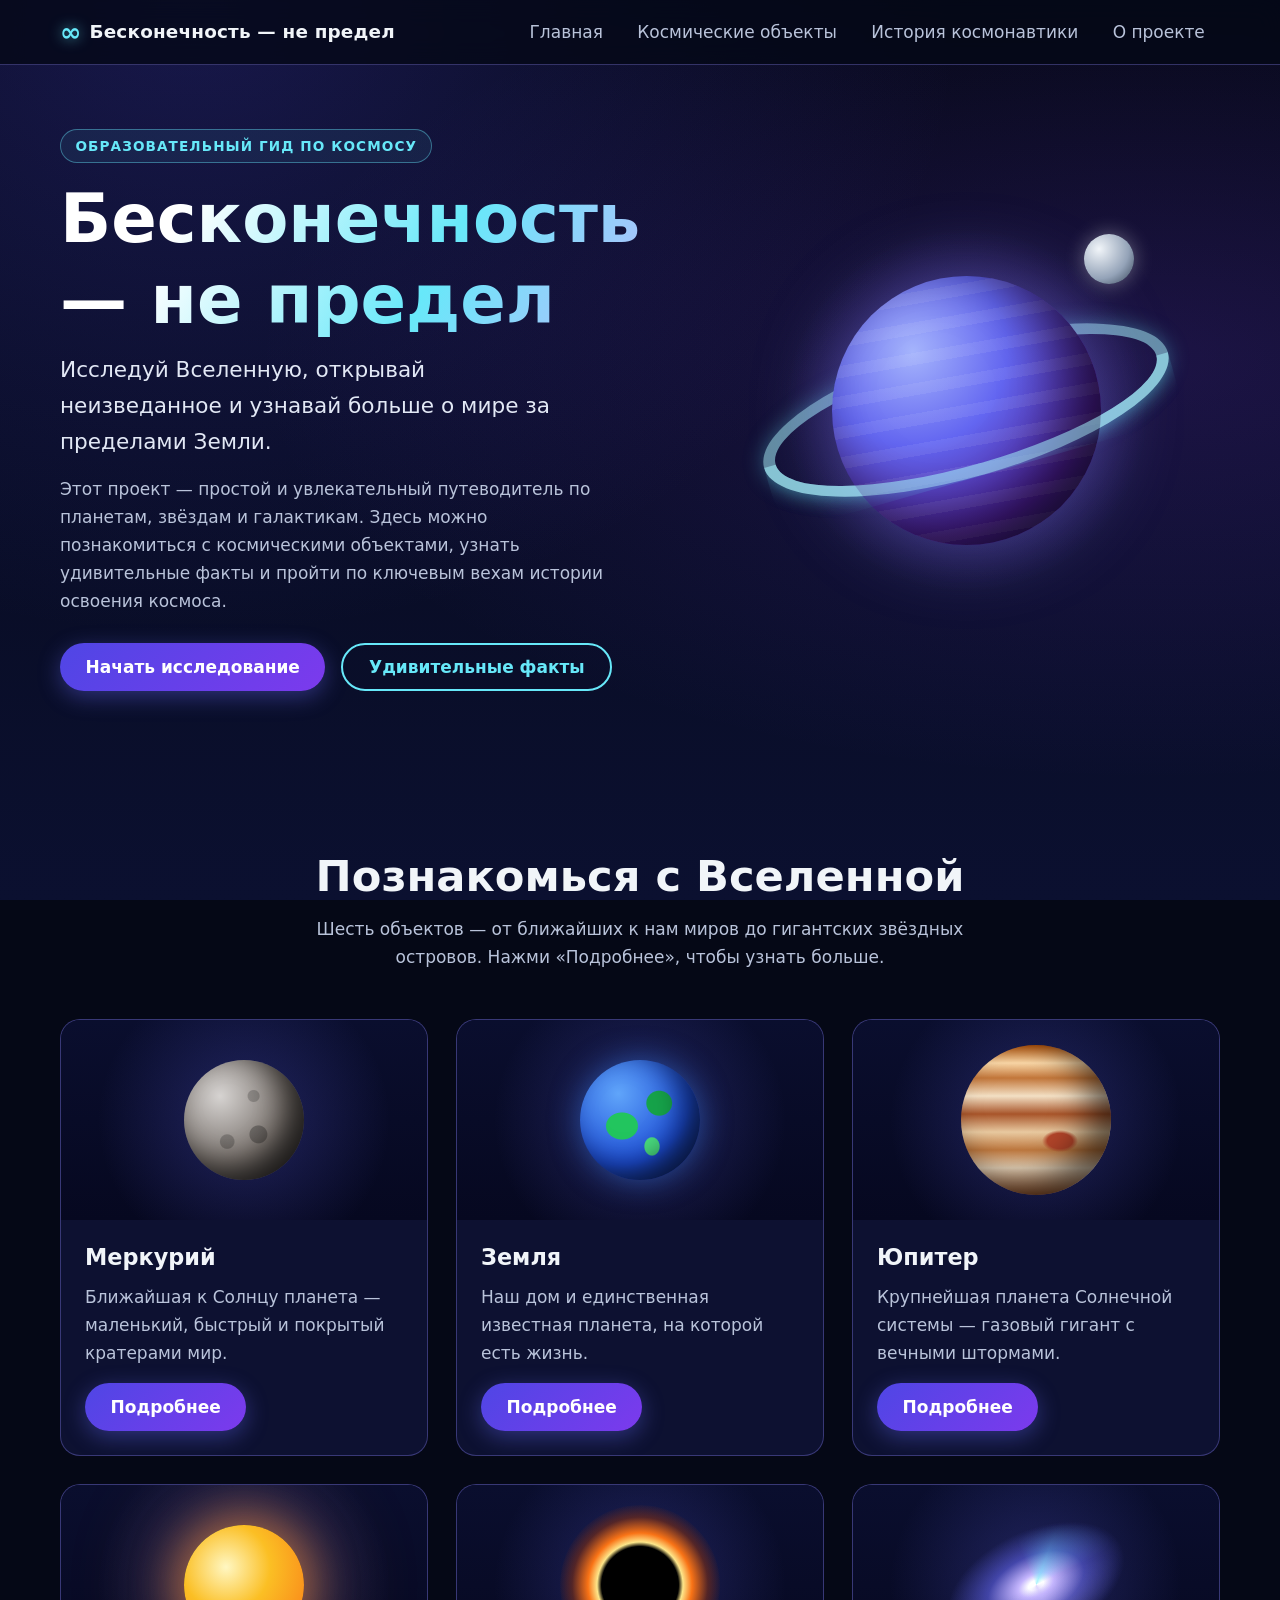
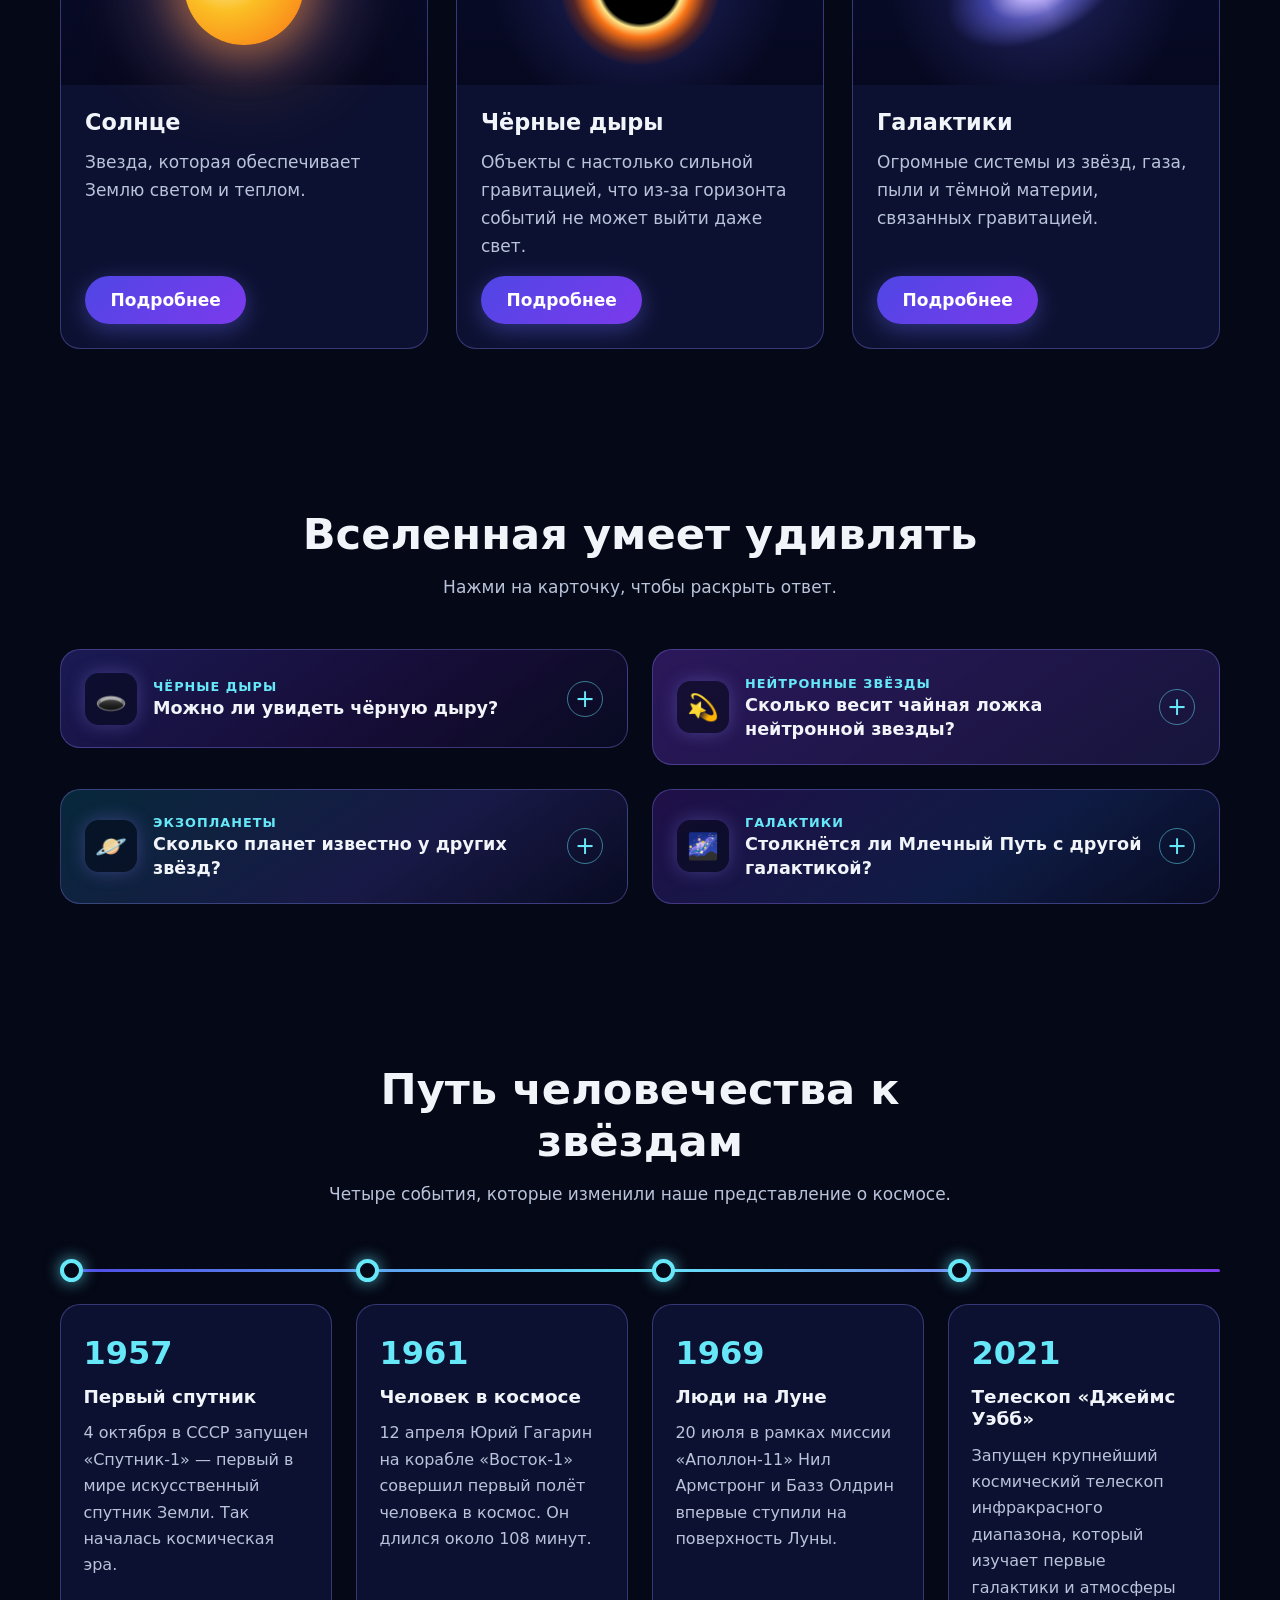
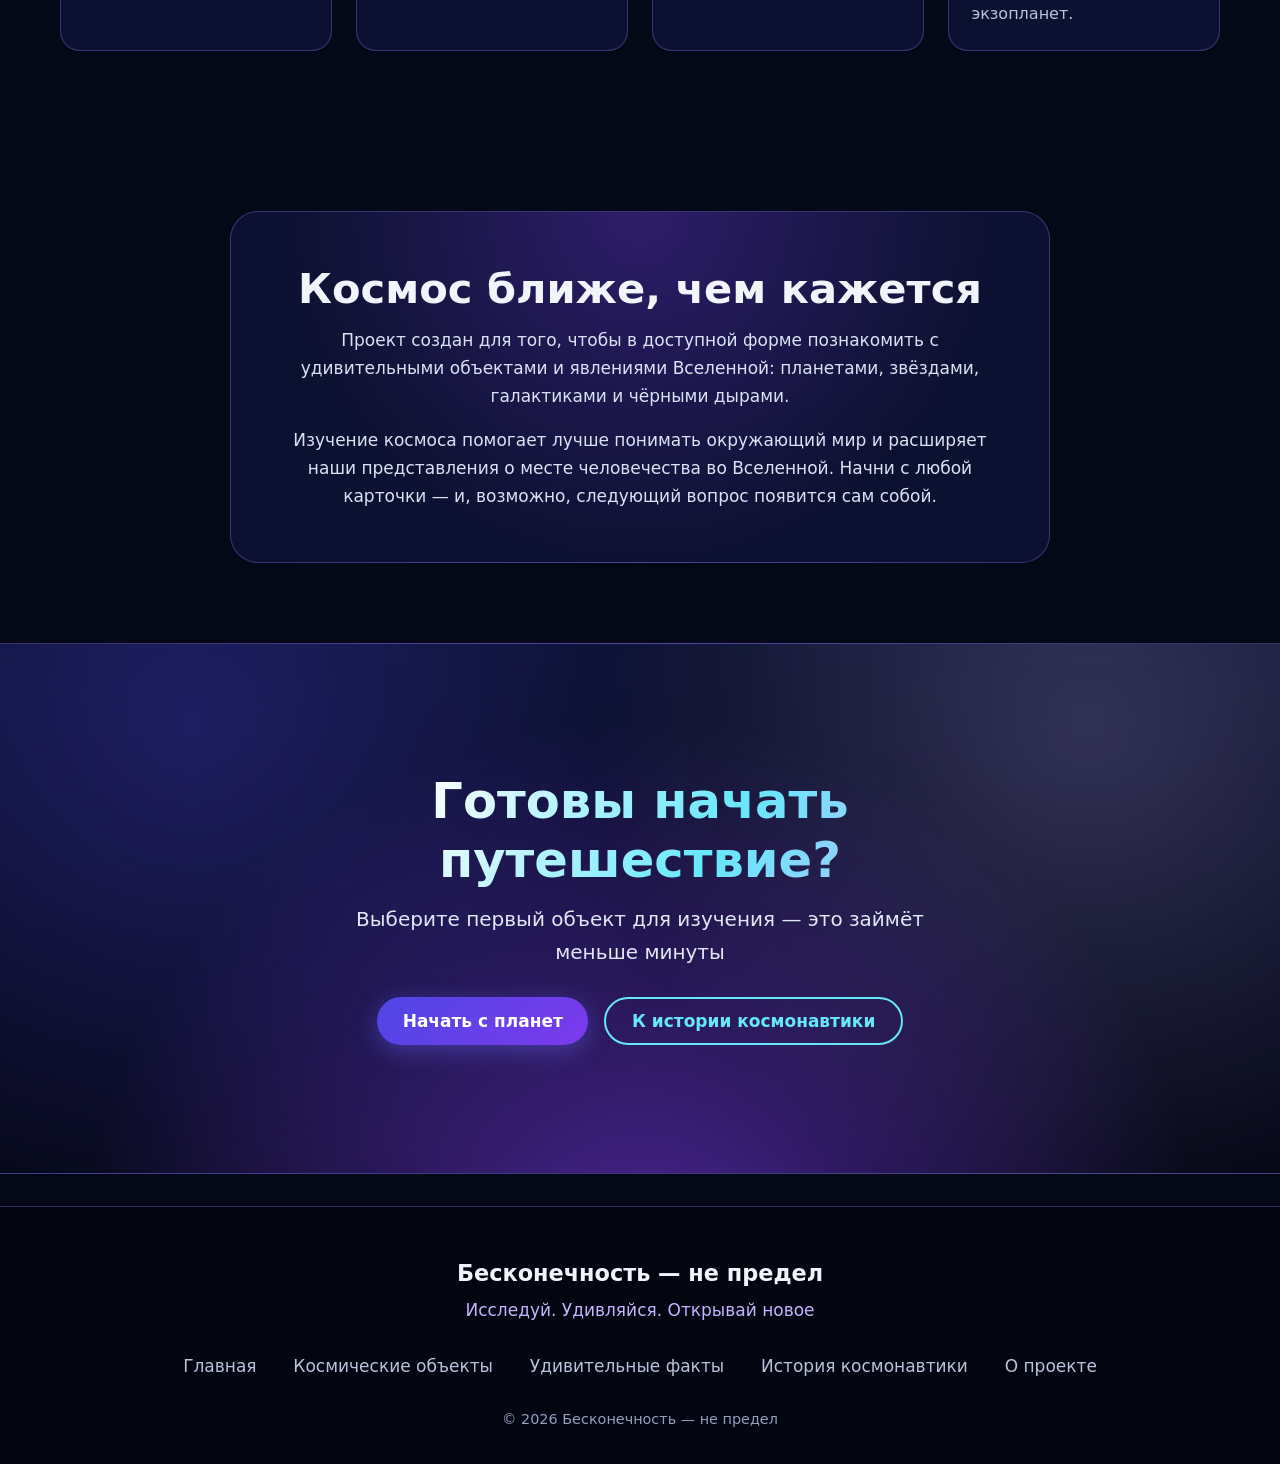
==== index2.html @ 61817231 "Добавлены файлы проекта" ====
<!DOCTYPE html>
<html lang="ru">
<head>
  <meta charset="UTF-8">
  <meta name="viewport" content="width=device-width, initial-scale=1">
  <title>Бесконечность — не предел | Образовательный гид по космосу</title>
  <meta name="description" content="Интерактивный образовательный гид по планетам, звёздам, галактикам и истории освоения космоса.">
  <style>
    /* ===== Переменные и база ===== */
    :root {
      --bg: #050816;
      --bg-soft: #0b1030;
      --surface: rgba(20, 26, 74, 0.55);
      --border: rgba(139, 130, 246, 0.35);
      --indigo: #4f46e5;
      --violet: #7c3aed;
      --accent: #67e8f9;
      --accent-2: #c4b5fd;
      --text: #f1f5f9;
      --muted: #b9c3da;
      --radius: 20px;
    }

    *, *::before, *::after { box-sizing: border-box; }

    html {
      scroll-behavior: smooth;
      scroll-padding-top: 5.5rem;
      background: var(--bg);
    }

    body {
      margin: 0;
      font-family: "Segoe UI", system-ui, -apple-system, Roboto, "Helvetica Neue", Arial, sans-serif;
      font-size: 1.0625rem;
      line-height: 1.65;
      color: var(--text);
      background:
        radial-gradient(ellipse at 15% 0%, rgba(79, 70, 229, 0.25), transparent 50%),
        radial-gradient(ellipse at 90% 40%, rgba(124, 58, 237, 0.18), transparent 55%),
        linear-gradient(180deg, var(--bg) 0%, var(--bg-soft) 100%);
      background-attachment: fixed;
    }

    /* Звёздное небо */
    body::before {
      content: "";
      position: fixed;
      inset: 0;
      z-index: -1;
      pointer-events: none;
      opacity: 0.55;
      background-image:
        radial-gradient(1.5px 1.5px at 20px 30px, #fff, transparent),
        radial-gradient(1px 1px at 90px 140px, #cbd5ff, transparent),
        radial-gradient(1.5px 1.5px at 160px 70px, #fff, transparent),
        radial-gradient(1px 1px at 230px 200px, #a5f3fc, transparent),
        radial-gradient(1px 1px at 300px 110px, #fff, transparent),
        radial-gradient(1.5px 1.5px at 60px 220px, #e9d5ff, transparent);
      background-size: 340px 260px;
      animation: twinkle 7s ease-in-out infinite alternate;
    }

    @keyframes twinkle {
      from { opacity: 0.35; }
      to   { opacity: 0.7; }
    }

    img, svg { max-width: 100%; }

    a { color: var(--accent); }

    h1, h2, h3 { line-height: 1.2; margin: 0 0 0.75rem; }

    p { margin: 0 0 1rem; }

    .container {
      width: min(1160px, 100% - 2.5rem);
      margin-inline: auto;
    }

    :focus-visible {
      outline: 3px solid var(--accent);
      outline-offset: 3px;
      border-radius: 6px;
    }

    .skip-link {
      position: absolute;
      left: 1rem;
      top: -4rem;
      z-index: 100;
      padding: 0.6rem 1rem;
      background: var(--accent);
      color: #04121c;
      font-weight: 600;
      border-radius: 8px;
      text-decoration: none;
    }
    .skip-link:focus { top: 1rem; }

    /* ===== Шапка ===== */
    .site-header {
      position: sticky;
      top: 0;
      z-index: 50;
      background: rgba(5, 8, 22, 0.78);
      backdrop-filter: blur(12px);
      -webkit-backdrop-filter: blur(12px);
      border-bottom: 1px solid var(--border);
    }

    .header-inner {
      display: flex;
      align-items: center;
      justify-content: space-between;
      flex-wrap: wrap;
      gap: 0.25rem 1.5rem;
      min-height: 4rem;
    }

    .brand {
      display: inline-flex;
      align-items: center;
      gap: 0.5rem;
      min-height: 44px;
      font-size: 1.15rem;
      font-weight: 700;
      color: var(--text);
      text-decoration: none;
      letter-spacing: 0.01em;
    }
    .brand span[aria-hidden="true"] {
      color: var(--accent);
      font-size: 1.6rem;
      text-shadow: 0 0 14px rgba(103, 232, 249, 0.7);
    }

    .nav-list {
      display: flex;
      flex-wrap: wrap;
      gap: 0.25rem;
      margin: 0;
      padding: 0;
      list-style: none;
    }

    .nav-list a {
      display: inline-flex;
      align-items: center;
      min-height: 44px;
      padding: 0 0.95rem;
      color: var(--muted);
      text-decoration: none;
      border-radius: 999px;
      transition: color 0.2s, background 0.2s;
    }
    .nav-list a:hover { color: #fff; background: rgba(99, 102, 241, 0.3); }
    .nav-list a:active { background: rgba(99, 102, 241, 0.5); }

    /* ===== Кнопки ===== */
    .btn {
      display: inline-flex;
      align-items: center;
      justify-content: center;
      min-height: 48px;
      padding: 0 1.6rem;
      font: inherit;
      font-weight: 600;
      color: #fff;
      text-decoration: none;
      cursor: pointer;
      border: 0;
      border-radius: 999px;
      background: linear-gradient(135deg, var(--indigo), var(--violet));
      box-shadow: 0 6px 22px rgba(99, 102, 241, 0.4);
      transition: transform 0.2s, box-shadow 0.2s, filter 0.2s;
    }
    .btn:hover {
      transform: translateY(-2px);
      box-shadow: 0 10px 30px rgba(124, 58, 237, 0.6);
      filter: brightness(1.1);
    }
    .btn:active { transform: translateY(0) scale(0.97); }

    .btn--ghost {
      color: var(--accent);
      background: transparent;
      border: 2px solid var(--accent);
      box-shadow: none;
    }
    .btn--ghost:hover {
      background: rgba(103, 232, 249, 0.12);
      box-shadow: 0 0 24px rgba(103, 232, 249, 0.35);
      filter: none;
    }

    /* ===== Главный экран ===== */
    .hero { padding: 4rem 0 5rem; }

    .hero-grid {
      display: grid;
      grid-template-columns: 1.1fr 0.9fr;
      gap: 2rem;
      align-items: center;
    }

    .eyebrow {
      display: inline-block;
      margin-bottom: 1rem;
      padding: 0.3rem 0.9rem;
      font-size: 0.85rem;
      font-weight: 600;
      letter-spacing: 0.08em;
      text-transform: uppercase;
      color: var(--accent);
      border: 1px solid rgba(103, 232, 249, 0.4);
      border-radius: 999px;
      background: rgba(103, 232, 249, 0.07);
    }

    .hero h1 {
      font-size: clamp(2.3rem, 6vw, 4.2rem);
      font-weight: 800;
      background: linear-gradient(120deg, #fff 20%, var(--accent) 60%, var(--accent-2));
      -webkit-background-clip: text;
      background-clip: text;
      color: transparent;
    }

    .hero-subtitle {
      font-size: clamp(1.1rem, 2.4vw, 1.35rem);
      color: #e2e8f5;
      max-width: 36ch;
    }

    .hero-text { color: var(--muted); max-width: 52ch; }

    .hero-actions {
      display: flex;
      flex-wrap: wrap;
      gap: 1rem;
      margin-top: 1.75rem;
    }

    /* Планета с кольцом (чистый CSS) */
    .hero-art {
      position: relative;
      width: min(90vw, 420px);
      aspect-ratio: 1;
      margin-inline: auto;
      animation: float 9s ease-in-out infinite;
    }
    .hero-art::before {
      content: "";
      position: absolute;
      inset: 5%;
      border-radius: 50%;
      background: radial-gradient(circle, rgba(124, 58, 237, 0.4), transparent 68%);
    }
    @keyframes float {
      50% { transform: translateY(-12px); }
    }

    .planet {
      position: absolute;
      inset: 18%;
      z-index: 1;
      border-radius: 50%;
      background:
        repeating-linear-gradient(170deg, rgba(255,255,255,0.07) 0 12px, transparent 12px 30px),
        radial-gradient(circle at 30% 28%, #a5b4fc, #6366f1 35%, #4c1d95 70%, #1e1b4b);
      box-shadow: inset -30px -20px 60px rgba(0, 0, 0, 0.6), 0 0 80px rgba(129, 140, 248, 0.45);
    }

    .ring {
      position: absolute;
      left: 0;
      right: 0;
      top: 34%;
      height: 32%;
      border-radius: 50%;
      border: 12px solid rgba(165, 243, 252, 0.55);
      box-shadow: 0 0 20px rgba(103, 232, 249, 0.35);
      transform: rotate(-16deg);
    }
    .ring--back  { z-index: 0; }
    .ring--front { z-index: 2; clip-path: inset(50% 0 0 0); }

    .moon {
      position: absolute;
      top: 8%;
      right: 10%;
      z-index: 2;
      width: 12%;
      aspect-ratio: 1;
      border-radius: 50%;
      background: radial-gradient(circle at 30% 30%, #f1f5f9, #94a3b8 60%, #334155);
      box-shadow: 0 0 20px rgba(255, 255, 255, 0.35);
    }

    /* ===== Общие стили разделов ===== */
    .section { padding: 5rem 0; }

    .section-head {
      max-width: 720px;
      margin: 0 auto 3rem;
      text-align: center;
    }
    .section-head h2 { font-size: clamp(1.8rem, 4vw, 2.7rem); }
    .section-head p { color: var(--muted); }

    /* ===== Карточки объектов ===== */
    .cards {
      display: grid;
      grid-template-columns: repeat(3, 1fr);
      gap: 1.75rem;
    }

    .card {
      display: flex;
      flex-direction: column;
      overflow: hidden;
      border: 1px solid var(--border);
      border-radius: var(--radius);
      background: var(--surface);
      transition: transform 0.25s, border-color 0.25s, box-shadow 0.25s;
    }
    .card:hover {
      transform: translateY(-6px);
      border-color: rgba(103, 232, 249, 0.6);
      box-shadow: 0 18px 40px rgba(79, 70, 229, 0.3);
    }

    .card-art {
      display: grid;
      place-items: center;
      height: 200px;
      background:
        radial-gradient(circle at 50% 50%, rgba(99, 102, 241, 0.28), transparent 70%),
        linear-gradient(180deg, #0a0e2e, #060820);
    }

    .card-body {
      display: flex;
      flex: 1;
      flex-direction: column;
      align-items: flex-start;
      padding: 1.5rem;
    }
    .card-body h3 { font-size: 1.4rem; }
    .card-body p { flex: 1; color: var(--muted); }

    /* CSS-иллюстрации */
    .orb {
      width: 120px;
      aspect-ratio: 1;
      border-radius: 50%;
      box-shadow: inset -16px -12px 28px rgba(0, 0, 0, 0.6);
    }
    .orb--mercury {
      background:
        radial-gradient(circle at 62% 62%, rgba(0,0,0,0.28) 0 8%, transparent 9%),
        radial-gradient(circle at 36% 68%, rgba(0,0,0,0.22) 0 6%, transparent 7%),
        radial-gradient(circle at 58% 30%, rgba(0,0,0,0.2) 0 5%, transparent 6%),
        radial-gradient(circle at 30% 30%, #d6d3d1, #78716c 55%, #292524);
    }
    .orb--earth {
      background:
        radial-gradient(ellipse at 35% 55%, #22c55e 0 14%, transparent 15%),
        radial-gradient(ellipse at 66% 36%, #16a34a 0 11%, transparent 12%),
        radial-gradient(ellipse at 60% 72%, #4ade80 0 7%, transparent 8%),
        radial-gradient(circle at 32% 28%, #60a5fa, #1d4ed8 60%, #0b1b4d);
      box-shadow: inset -16px -12px 28px rgba(0, 0, 0, 0.55), 0 0 30px rgba(59, 130, 246, 0.5);
    }
    .orb--jupiter {
      width: 150px;
      background:
        radial-gradient(ellipse 18px 11px at 66% 64%, #b4452a 0 70%, transparent 100%),
        linear-gradient(180deg, #b45309 0, #fcd9a8 12%, #c2763a 22%, #f3e0c4 34%, #a8552a 46%, #e8c9a0 58%, #c0793f 70%, #f1dcc0 82%, #9a5a30 100%);
      box-shadow: inset -20px -14px 34px rgba(0, 0, 0, 0.6);
    }
    .orb--sun {
      background: radial-gradient(circle at 35% 35%, #fff7c2, #fbbf24 40%, #f97316 100%);
      box-shadow: 0 0 40px 10px rgba(251, 146, 60, 0.5), 0 0 90px 30px rgba(251, 146, 60, 0.22);
    }
    .orb--blackhole {
      width: 160px;
      background: radial-gradient(circle, #000 0 34%, #fde68a 38%, #f97316 46%, rgba(124, 45, 18, 0.6) 60%, transparent 72%);
      box-shadow: none;
    }
    .orb--galaxy {
      width: 190px;
      height: 110px;
      aspect-ratio: auto;
      position: relative;
      transform: rotate(-25deg);
      background: radial-gradient(ellipse, #fff 0 6%, #c4b5fd 14%, rgba(99, 102, 241, 0.55) 38%, transparent 70%);
      box-shadow: none;
    }
    .orb--galaxy::after {
      content: "";
      position: absolute;
      inset: 0;
      border-radius: 50%;
      background: conic-gradient(from 0deg, transparent, rgba(103, 232, 249, 0.55), transparent 25%, rgba(196, 181, 253, 0.55) 50%, transparent 75%);
      -webkit-mask-image: radial-gradient(ellipse, #000 15%, transparent 68%);
      mask-image: radial-gradient(ellipse, #000 15%, transparent 68%);
    }

    /* ===== Модальные окна (атрибут popover, без JS) ===== */
    .modal {
      width: min(92vw, 540px);
      max-height: 86vh;
      margin: auto;
      padding: 1.75rem;
      overflow: auto;
      color: var(--text);
      border: 1px solid rgba(139, 130, 246, 0.55);
      border-radius: var(--radius);
      background: linear-gradient(160deg, #161c52, #0a0d28);
      box-shadow: 0 30px 80px rgba(0, 0, 0, 0.6), 0 0 40px rgba(99, 102, 241, 0.3);
    }
    .modal::backdrop {
      background: rgba(2, 4, 15, 0.78);
      backdrop-filter: blur(3px);
    }
    .modal:popover-open { animation: pop 0.25s ease; }
    @keyframes pop {
      from { opacity: 0; transform: translateY(14px) scale(0.97); }
      to   { opacity: 1; transform: none; }
    }

    .modal h3 { font-size: 1.6rem; color: var(--accent); }
    .modal .lead { color: #e2e8f5; }
    .modal ul { margin: 0 0 1.5rem; padding-left: 1.2rem; color: var(--muted); }
    .modal li { margin-bottom: 0.5rem; }
    .modal li::marker { color: var(--accent-2); }

    /* Запасной вариант для браузеров без поддержки popover */
    @supports not selector(:popover-open) {
      .modal {
        width: auto;
        margin: 1rem 1.5rem 1.5rem;
        max-height: none;
        padding: 1rem 0 0;
        border: 0;
        border-top: 1px solid var(--border);
        background: none;
        box-shadow: none;
      }
      .modal .btn, .btn[popovertarget] { display: none; }
    }

    /* ===== Факты (details/summary) ===== */
    .facts-grid {
      display: grid;
      grid-template-columns: repeat(2, 1fr);
      gap: 1.5rem;
      align-items: start;
    }

    .fact {
      overflow: hidden;
      border: 1px solid var(--border);
      border-radius: var(--radius);
      background: linear-gradient(145deg, rgba(79, 70, 229, 0.3), rgba(76, 29, 149, 0.25) 60%, rgba(10, 13, 40, 0.7));
      transition: transform 0.25s, border-color 0.25s, box-shadow 0.25s;
    }
    .fact:nth-child(2) { background: linear-gradient(145deg, rgba(124, 58, 237, 0.32), rgba(30, 27, 75, 0.7)); }
    .fact:nth-child(3) { background: linear-gradient(145deg, rgba(14, 116, 144, 0.3), rgba(49, 46, 129, 0.45) 60%, rgba(10, 13, 40, 0.7)); }
    .fact:nth-child(4) { background: linear-gradient(145deg, rgba(91, 33, 182, 0.32), rgba(30, 58, 138, 0.4) 60%, rgba(10, 13, 40, 0.7)); }

    .fact:hover {
      transform: translateY(-4px);
      border-color: rgba(103, 232, 249, 0.6);
      box-shadow: 0 14px 34px rgba(124, 58, 237, 0.3);
    }

    .fact summary {
      display: grid;
      grid-template-columns: auto 1fr auto;
      gap: 1rem;
      align-items: center;
      min-height: 44px;
      padding: 1.4rem 1.5rem;
      cursor: pointer;
      list-style: none;
    }
    .fact summary::-webkit-details-marker { display: none; }
    .fact summary::after {
      content: "+";
      display: grid;
      place-items: center;
      width: 36px;
      height: 36px;
      font-size: 1.5rem;
      line-height: 1;
      color: var(--accent);
      border: 1px solid rgba(103, 232, 249, 0.5);
      border-radius: 50%;
      transition: transform 0.25s, background 0.2s;
    }
    .fact summary:hover::after { background: rgba(103, 232, 249, 0.15); }
    .fact[open] summary::after { content: "−"; transform: rotate(180deg); }
    .fact summary:focus-visible { outline-offset: -4px; border-radius: var(--radius); }

    .fact-icon {
      display: grid;
      place-items: center;
      width: 52px;
      height: 52px;
      font-size: 1.6rem;
      border-radius: 14px;
      background: rgba(5, 8, 22, 0.55);
      box-shadow: 0 0 18px rgba(139, 130, 246, 0.35);
    }

    .fact-topic {
      display: block;
      font-size: 0.8rem;
      font-weight: 700;
      letter-spacing: 0.08em;
      text-transform: uppercase;
      color: var(--accent);
    }
    .fact-question { display: block; font-size: 1.1rem; font-weight: 600; line-height: 1.35; }

    .fact-answer {
      padding: 0 1.5rem 1.5rem;
      color: #dbe3f3;
      animation: reveal 0.3s ease;
    }
    .fact-answer p:last-child { margin-bottom: 0; }
    @keyframes reveal {
      from { opacity: 0; transform: translateY(-6px); }
      to   { opacity: 1; transform: none; }
    }

    /* ===== Временная шкала ===== */
    .timeline {
      position: relative;
      display: grid;
      grid-template-columns: repeat(4, 1fr);
      gap: 1.5rem;
      margin: 0;
      padding: 0;
      list-style: none;
    }
    .timeline::before {
      content: "";
      position: absolute;
      top: 13px;
      left: 0;
      right: 0;
      height: 3px;
      background: linear-gradient(90deg, var(--indigo), var(--accent), var(--violet));
      border-radius: 3px;
    }

    .timeline li { position: relative; padding-top: 3rem; }
    .timeline li::before {
      content: "";
      position: absolute;
      top: 3px;
      left: 0;
      width: 23px;
      height: 23px;
      border-radius: 50%;
      background: var(--bg);
      border: 4px solid var(--accent);
      box-shadow: 0 0 16px rgba(103, 232, 249, 0.7);
    }

    .event {
      height: 100%;
      padding: 1.4rem;
      border: 1px solid var(--border);
      border-radius: var(--radius);
      background: var(--surface);
      transition: transform 0.25s, border-color 0.25s;
    }
    .event:hover { transform: translateY(-4px); border-color: rgba(103, 232, 249, 0.6); }

    .event-year {
      display: block;
      margin-bottom: 0.4rem;
      font-size: 2rem;
      font-weight: 800;
      color: var(--accent);
    }
    .event h3 { font-size: 1.15rem; }
    .event p { margin: 0; color: var(--muted); font-size: 1rem; }

    /* ===== О проекте ===== */
    .about-card {
      max-width: 820px;
      margin-inline: auto;
      padding: clamp(1.75rem, 5vw, 3.25rem);
      text-align: center;
      border: 1px solid var(--border);
      border-radius: 28px;
      background:
        radial-gradient(circle at 50% 0%, rgba(124, 58, 237, 0.3), transparent 65%),
        var(--surface);
    }
    .about-card h2 { font-size: clamp(1.8rem, 4vw, 2.6rem); }
    .about-card p { color: #dbe3f3; }
    .about-card p:last-child { margin-bottom: 0; }

    /* ===== Подвал ===== */
    .site-footer {
      margin-top: 2rem;
      padding: 3rem 0 2rem;
      text-align: center;
      border-top: 1px solid var(--border);
      background: rgba(3, 5, 16, 0.7);
    }
    .footer-title { margin-bottom: 0.25rem; font-size: 1.4rem; font-weight: 700; }
    .footer-slogan { color: var(--accent-2); }

    .footer-nav {
      display: flex;
      flex-wrap: wrap;
      justify-content: center;
      gap: 0.25rem 0.5rem;
      margin: 1.25rem 0;
      padding: 0;
      list-style: none;
    }
    .footer-nav a {
      display: inline-flex;
      align-items: center;
      min-height: 44px;
      padding: 0 0.9rem;
      color: var(--muted);
      text-decoration: none;
      border-radius: 999px;
    }
    .footer-nav a:hover { color: #fff; background: rgba(99, 102, 241, 0.3); }

    .copyright { margin: 0; font-size: 0.9rem; color: #94a0bd; }

    /* ===== Финальный призыв к действию ===== */
    .cta-final {
      padding: 8rem 0;
      text-align: center;
      border-top: 1px solid var(--border);
      border-bottom: 1px solid var(--border);
      background:
        radial-gradient(ellipse at 50% 120%, rgba(124, 58, 237, 0.6), transparent 62%),
        radial-gradient(circle at 15% 15%, rgba(79, 70, 229, 0.3), transparent 45%),
        radial-gradient(circle at 85% 15%, rgba(196, 181, 253, 0.22), transparent 42%),
        linear-gradient(180deg, rgba(11, 16, 48, 0.85), rgba(5, 8, 22, 0.9));
    }

    .cta-final h2 {
      max-width: 22ch;
      margin-inline: auto;
      font-size: clamp(2rem, 5vw, 3.1rem);
      font-weight: 800;
      background: linear-gradient(120deg, #fff 20%, var(--accent) 60%, var(--accent-2));
      -webkit-background-clip: text;
      background-clip: text;
      color: transparent;
    }

    .cta-final p {
      max-width: 48ch;
      margin-inline: auto;
      font-size: clamp(1.05rem, 2.2vw, 1.25rem);
      color: #e2e8f5;
    }

    .cta-final .hero-actions {
      justify-content: center;
    }

    /* ===== Адаптивность ===== */
    @media (max-width: 1024px) {
      .cards { grid-template-columns: repeat(2, 1fr); }
    }

    @media (max-width: 900px) {
      .hero { padding: 2.5rem 0 3.5rem; }
      .hero-grid { grid-template-columns: 1fr; }
      .hero-art { order: -1; width: min(80vw, 320px); }

      .timeline { grid-template-columns: 1fr; gap: 1.25rem; padding-left: 2.25rem; }
      .timeline::before {
        top: 0;
        bottom: 0;
        left: 10px;
        right: auto;
        width: 3px;
        height: auto;
        background: linear-gradient(180deg, var(--indigo), var(--accent), var(--violet));
      }
      .timeline li { padding-top: 0; }
      .timeline li::before { top: 1.5rem; left: -2.25rem; }
    }

    @media (max-width: 700px) {
      html { scroll-padding-top: 1rem; }
      .site-header { position: static; }
      .header-inner { justify-content: center; padding-block: 0.5rem; }
      .nav-list { justify-content: center; }
      .nav-list a { padding: 0 0.8rem; font-size: 0.95rem; }
      .section { padding: 3.5rem 0; }
      .facts-grid { grid-template-columns: 1fr; }
      .fact summary { padding: 1.1rem 1rem; gap: 0.75rem; }
      .fact-answer { padding: 0 1rem 1.25rem; }
    }

    @media (max-width: 640px) {
      .cards { grid-template-columns: 1fr; }
      .hero-actions .btn { flex: 1 1 100%; }
    }

    /* ===== Финальный CTA: адаптивность ===== */
    @media (max-width: 700px) {
      .cta-final { padding-block: 5rem; }
    }

    /* ===== Уменьшение анимации ===== */
    @media (prefers-reduced-motion: reduce) {
      html { scroll-behavior: auto; }
      *, *::before, *::after {
        animation: none !important;
        transition-duration: 0.01ms !important;
      }
    }

    /* ===== Кнопка «Наверх» ===== */
    .to-top {
      position: fixed;
      right: 1.25rem;
      bottom: 1.25rem;
      z-index: 60;
      display: flex;
      align-items: center;
      justify-content: center;
      width: 48px;
      height: 48px;
      padding: 0;
      font-size: 1.5rem;
      line-height: 1;
      color: #fff;
      cursor: pointer;
      border: 0;
      border-radius: 50%;
      background: linear-gradient(135deg, var(--indigo), var(--violet));
      box-shadow: 0 8px 24px rgba(99, 102, 241, 0.5);
      opacity: 0;
      transform: translateY(20px);
      pointer-events: none;
      transition: opacity 0.25s, transform 0.25s, box-shadow 0.25s;
    }

    .to-top:not([hidden]) {
      opacity: 1;
      transform: none;
      pointer-events: auto;
    }

    .to-top:hover {
      box-shadow: 0 12px 32px rgba(124, 58, 237, 0.65);
      filter: brightness(1.1);
    }

    .to-top:active {
      transform: translateY(0) scale(0.95);
    }

    @media (prefers-reduced-motion: reduce) {
      .to-top {
        transition: none;
      }
      .to-top:active {
        transform: none;
      }
    }
  </style>
</head>
<body>
  <a class="skip-link" href="#objects">Перейти к содержимому</a>

  <!-- Блок 1. Шапка -->
  <header class="site-header">
    <div class="container header-inner">
      <a class="brand" href="#home"><span aria-hidden="true">∞</span> Бесконечность — не предел</a>
      <nav aria-label="Основная навигация">
        <ul class="nav-list">
          <li><a href="#home">Главная</a></li>
          <li><a href="#objects">Космические объекты</a></li>
          <li><a href="#history">История космонавтики</a></li>
          <li><a href="#about">О проекте</a></li>
        </ul>
      </nav>
    </div>
  </header>

  <main>
    <!-- Блок 2. Главный экран -->
    <section class="hero" id="home" aria-labelledby="hero-title">
      <div class="container hero-grid">
        <div class="hero-content">
          <span class="eyebrow">Образовательный гид по космосу</span>
          <h1 id="hero-title">Бесконечность — не предел</h1>
          <p class="hero-subtitle">Исследуй Вселенную, открывай неизведанное и узнавай больше о мире за пределами Земли.</p>
          <p class="hero-text">Этот проект — простой и увлекательный путеводитель по планетам, звёздам и галактикам. Здесь можно познакомиться с космическими объектами, узнать удивительные факты и пройти по ключевым вехам истории освоения космоса.</p>
          <div class="hero-actions">
            <a class="btn" href="#objects">Начать исследование</a>
            <a class="btn btn--ghost" href="#facts">Удивительные факты</a>
          </div>
        </div>

        <div class="hero-art" role="img" aria-label="Иллюстрация: фиолетовая планета с кольцом и маленькой луной на фоне космоса">
          <div class="ring ring--back"></div>
          <div class="planet"></div>
          <div class="ring ring--front"></div>
          <div class="moon"></div>
        </div>
      </div>
    </section>

    <!-- Блок 3. Космические объекты -->
    <section class="section" id="objects" aria-labelledby="objects-title">
      <div class="container">
        <div class="section-head">
          <h2 id="objects-title">Познакомься с Вселенной</h2>
          <p>Шесть объектов — от ближайших к нам миров до гигантских звёздных островов. Нажми «Подробнее», чтобы узнать больше.</p>
        </div>

        <div class="cards">
          <!-- Меркурий -->
          <article class="card">
            <div class="card-art"><div class="orb orb--mercury" role="img" aria-label="Иллюстрация: серая планета Меркурий с кратерами"></div></div>
            <div class="card-body">
              <h3>Меркурий</h3>
              <p>Ближайшая к Солнцу планета — маленький, быстрый и покрытый кратерами мир.</p>
              <button class="btn" type="button" popovertarget="modal-mercury" aria-label="Подробнее: Меркурий">Подробнее</button>
            </div>
            <div class="modal" id="modal-mercury" popover role="dialog" aria-labelledby="title-mercury">
              <h3 id="title-mercury">Меркурий</h3>
              <p class="lead">Самая маленькая планета Солнечной системы и самая близкая к нашей звезде.</p>
              <ul>
                <li>Диаметр около 4880 км — это лишь немного больше трети диаметра Земли.</li>
                <li>Год на Меркурии длится около 88 земных суток.</li>
                <li>Атмосферы почти нет, поэтому перепады температуры огромны: примерно от −180 °C ночью до +430 °C днём.</li>
                <li>У планеты нет естественных спутников.</li>
              </ul>
              <button class="btn" type="button" popovertarget="modal-mercury" popovertargetaction="hide">Закрыть</button>
            </div>
          </article>

          <!-- Земля -->
          <article class="card">
            <div class="card-art"><div class="orb orb--earth" role="img" aria-label="Иллюстрация: голубая планета Земля с материками"></div></div>
            <div class="card-body">
              <h3>Земля</h3>
              <p>Наш дом и единственная известная планета, на которой есть жизнь.</p>
              <button class="btn" type="button" popovertarget="modal-earth" aria-label="Подробнее: Земля">Подробнее</button>
            </div>
            <div class="modal" id="modal-earth" popover role="dialog" aria-labelledby="title-earth">
              <h3 id="title-earth">Земля</h3>
              <p class="lead">Третья планета от Солнца, на которой есть жидкая вода на поверхности и живые организмы.</p>
              <ul>
                <li>Около 71 % поверхности планеты покрыто водой.</li>
                <li>Возраст Земли — примерно 4,5 миллиарда лет.</li>
                <li>У Земли один естественный спутник — Луна; она стабилизирует наклон земной оси.</li>
                <li>Магнитное поле и атмосфера защищают живые организмы от большей части вредного излучения.</li>
              </ul>
              <button class="btn" type="button" popovertarget="modal-earth" popovertargetaction="hide">Закрыть</button>
            </div>
          </article>

          <!-- Юпитер -->
          <article class="card">
            <div class="card-art"><div class="orb orb--jupiter" role="img" aria-label="Иллюстрация: полосатая планета Юпитер с Большим красным пятном"></div></div>
            <div class="card-body">
              <h3>Юпитер</h3>
              <p>Крупнейшая планета Солнечной системы — газовый гигант с вечными штормами.</p>
              <button class="btn" type="button" popovertarget="modal-jupiter" aria-label="Подробнее: Юпитер">Подробнее</button>
            </div>
            <div class="modal" id="modal-jupiter" popover role="dialog" aria-labelledby="title-jupiter">
              <h3 id="title-jupiter">Юпитер</h3>
              <p class="lead">Газовый гигант, состоящий в основном из водорода и гелия.</p>
              <ul>
                <li>Его масса больше массы всех остальных планет Солнечной системы, вместе взятых.</li>
                <li>В диаметре Юпитер примерно в 11 раз больше Земли.</li>
                <li>Сутки здесь длятся около 10 часов — это самое быстрое вращение среди планет.</li>
                <li>Большое красное пятно — гигантский вихрь, который наблюдают более 150 лет.</li>
                <li>У Юпитера десятки спутников; Ганимед — крупнейший спутник в Солнечной системе.</li>
              </ul>
              <button class="btn" type="button" popovertarget="modal-jupiter" popovertargetaction="hide">Закрыть</button>
            </div>
          </article>

          <!-- Солнце -->
          <article class="card">
            <div class="card-art"><div class="orb orb--sun" role="img" aria-label="Иллюстрация: яркое жёлто-оранжевое Солнце"></div></div>
            <div class="card-body">
              <h3>Солнце</h3>
              <p>Звезда, которая обеспечивает Землю светом и теплом.</p>
              <button class="btn" type="button" popovertarget="modal-sun" aria-label="Подробнее: Солнце">Подробнее</button>
            </div>
            <div class="modal" id="modal-sun" popover role="dialog" aria-labelledby="title-sun">
              <h3 id="title-sun">Солнце</h3>
              <p class="lead">Ближайшая к нам звезда — огромный шар раскалённой плазмы.</p>
              <ul>
                <li>На Солнце приходится около 99,86 % всей массы Солнечной системы.</li>
                <li>Свет от Солнца добирается до Земли примерно за 8 минут 20 секунд.</li>
                <li>Температура поверхности — около 5500 °C, а в ядре — порядка 15 миллионов градусов.</li>
                <li>Возраст Солнца — около 4,6 миллиарда лет, и оно будет светить ещё миллиарды лет.</li>
              </ul>
              <button class="btn" type="button" popovertarget="modal-sun" popovertargetaction="hide">Закрыть</button>
            </div>
          </article>

          <!-- Чёрные дыры -->
          <article class="card">
            <div class="card-art"><div class="orb orb--blackhole" role="img" aria-label="Иллюстрация: чёрная дыра, окружённая светящимся диском"></div></div>
            <div class="card-body">
              <h3>Чёрные дыры</h3>
              <p>Объекты с настолько сильной гравитацией, что из-за горизонта событий не может выйти даже свет.</p>
              <button class="btn" type="button" popovertarget="modal-blackhole" aria-label="Подробнее: Чёрные дыры">Подробнее</button>
            </div>
            <div class="modal" id="modal-blackhole" popover role="dialog" aria-labelledby="title-blackhole">
              <h3 id="title-blackhole">Чёрные дыры</h3>
              <p class="lead">Области пространства, откуда ничто не может вырваться наружу — граница такой области называется горизонтом событий.</p>
              <ul>
                <li>Чёрные дыры звёздной массы рождаются при коллапсе очень массивных звёзд в конце их жизни.</li>
                <li>В центрах большинства крупных галактик находятся сверхмассивные чёрные дыры.</li>
                <li>В центре Млечного Пути расположена чёрная дыра Стрелец A* массой около 4 миллионов Солнц.</li>
                <li>Саму дыру увидеть нельзя — мы наблюдаем раскалённый газ вокруг неё и тёмную «тень» в центре.</li>
              </ul>
              <button class="btn" type="button" popovertarget="modal-blackhole" popovertargetaction="hide">Закрыть</button>
            </div>
          </article>

          <!-- Галактики -->
          <article class="card">
            <div class="card-art"><div class="orb orb--galaxy" role="img" aria-label="Иллюстрация: спиральная галактика с яркой центральной областью"></div></div>
            <div class="card-body">
              <h3>Галактики</h3>
              <p>Огромные системы из звёзд, газа, пыли и тёмной материи, связанных гравитацией.</p>
              <button class="btn" type="button" popovertarget="modal-galaxy" aria-label="Подробнее: Галактики">Подробнее</button>
            </div>
            <div class="modal" id="modal-galaxy" popover role="dialog" aria-labelledby="title-galaxy">
              <h3 id="title-galaxy">Галактики</h3>
              <p class="lead">Звёздные острова, из которых состоит видимая Вселенная.</p>
              <ul>
                <li>Мы живём в спиральной галактике Млечный Путь, в которой сотни миллиардов звёзд.</li>
                <li>Её диаметр — около 100 000 световых лет.</li>
                <li>Солнце делает полный оборот вокруг центра галактики примерно за 220–230 миллионов лет.</li>
                <li>Ближайшая крупная соседка — галактика Андромеды, до неё около 2,5 миллиона световых лет.</li>
                <li>По форме галактики бывают спиральными, эллиптическими и неправильными.</li>
              </ul>
              <button class="btn" type="button" popovertarget="modal-galaxy" popovertargetaction="hide">Закрыть</button>
            </div>
          </article>
        </div>
      </div>
    </section>

    <!-- Блок 4. Удивительные факты -->
    <section class="section" id="facts" aria-labelledby="facts-title">
      <div class="container">
        <div class="section-head">
          <h2 id="facts-title">Вселенная умеет удивлять</h2>
          <p>Нажми на карточку, чтобы раскрыть ответ.</p>
        </div>

        <div class="facts-grid">
          <details class="fact">
            <summary>
              <span class="fact-icon" aria-hidden="true">🕳️</span>
              <span>
                <span class="fact-topic">Чёрные дыры</span>
                <span class="fact-question">Можно ли увидеть чёрную дыру?</span>
              </span>
            </summary>
            <div class="fact-answer">
              <p>Напрямую — нет, ведь она не излучает света. Но в 2019 году телескоп Event Horizon Telescope получил первое изображение «тени» сверхмассивной чёрной дыры в галактике M87, а в 2022 году — чёрной дыры в центре нашей галактики.</p>
              <p>На снимках видно светящийся газ вокруг дыры и тёмную область в центре.</p>
            </div>
          </details>

          <details class="fact">
            <summary>
              <span class="fact-icon" aria-hidden="true">💫</span>
              <span>
                <span class="fact-topic">Нейтронные звёзды</span>
                <span class="fact-question">Сколько весит чайная ложка нейтронной звезды?</span>
              </span>
            </summary>
            <div class="fact-answer">
              <p>Порядка миллиарда тонн и более. Нейтронная звезда — это остаток взорвавшейся массивной звезды: масса больше солнечной сжата в шар диаметром около 20 километров.</p>
              <p>Некоторые из них, пульсары, вращаются невероятно быстро — до сотен оборотов в секунду.</p>
            </div>
          </details>

          <details class="fact">
            <summary>
              <span class="fact-icon" aria-hidden="true">🪐</span>
              <span>
                <span class="fact-topic">Экзопланеты</span>
                <span class="fact-question">Сколько планет известно у других звёзд?</span>
              </span>
            </summary>
            <div class="fact-answer">
              <p>Подтверждено уже более шести тысяч экзопланет, и список продолжает расти. Первую планету у звезды, похожей на Солнце, открыли в 1995 году — за это открытие Мишель Майор и Дидье Кело получили Нобелевскую премию по физике 2019 года.</p>
              <p>Среди экзопланет есть «горячие юпитеры», где год длится всего несколько суток.</p>
            </div>
          </details>

          <details class="fact">
            <summary>
              <span class="fact-icon" aria-hidden="true">🌌</span>
              <span>
                <span class="fact-topic">Галактики</span>
                <span class="fact-question">Столкнётся ли Млечный Путь с другой галактикой?</span>
              </span>
            </summary>
            <div class="fact-answer">
              <p>Галактика Андромеды приближается к нам со скоростью около 110 км/с. По ряду оценок, слияние двух галактик может произойти через несколько миллиардов лет, хотя точный прогноз остаётся предметом исследований.</p>
              <p>Даже тогда звёзды почти не столкнутся друг с другом: расстояния между ними слишком велики.</p>
            </div>
          </details>
        </div>
      </div>
    </section>

    <!-- Блок 5. История изучения космоса -->
    <section class="section" id="history" aria-labelledby="history-title">
      <div class="container">
        <div class="section-head">
          <h2 id="history-title">Путь человечества к звёздам</h2>
          <p>Четыре события, которые изменили наше представление о космосе.</p>
        </div>

        <ol class="timeline">
          <li>
            <div class="event">
              <span class="event-year">1957</span>
              <h3>Первый спутник</h3>
              <p>4 октября в СССР запущен «Спутник-1» — первый в мире искусственный спутник Земли. Так началась космическая эра.</p>
            </div>
          </li>
          <li>
            <div class="event">
              <span class="event-year">1961</span>
              <h3>Человек в космосе</h3>
              <p>12 апреля Юрий Гагарин на корабле «Восток-1» совершил первый полёт человека в космос. Он длился около 108 минут.</p>
            </div>
          </li>
          <li>
            <div class="event">
              <span class="event-year">1969</span>
              <h3>Люди на Луне</h3>
              <p>20 июля в рамках миссии «Аполлон-11» Нил Армстронг и Базз Олдрин впервые ступили на поверхность Луны.</p>
            </div>
          </li>
          <li>
            <div class="event">
              <span class="event-year">2021</span>
              <h3>Телескоп «Джеймс Уэбб»</h3>
              <p>Запущен крупнейший космический телескоп инфракрасного диапазона, который изучает первые галактики и атмосферы экзопланет.</p>
            </div>
          </li>
        </ol>
      </div>
    </section>

    <!-- Блок 6. О проекте -->
    <section class="section" id="about" aria-labelledby="about-title">
      <div class="container">
        <div class="about-card">
          <h2 id="about-title">Космос ближе, чем кажется</h2>
          <p>Проект создан для того, чтобы в доступной форме познакомить с удивительными объектами и явлениями Вселенной: планетами, звёздами, галактиками и чёрными дырами.</p>
          <p>Изучение космоса помогает лучше понимать окружающий мир и расширяет наши представления о месте человечества во Вселенной. Начни с любой карточки — и, возможно, следующий вопрос появится сам собой.</p>
        </div>
      </div>
    </section>

    <!-- Финальный призыв к действию -->
    <section class="section cta-final" aria-labelledby="cta-final-title">
      <div class="container">
        <h2 id="cta-final-title">Готовы начать путешествие?</h2>
        <p>Выберите первый объект для изучения — это займёт меньше минуты</p>
        <div class="hero-actions">
          <a class="btn" href="#objects">Начать с планет</a>
          <a class="btn btn--ghost" href="#history">К истории космонавтики</a>
        </div>
      </div>
    </section>
  </main>

  <!-- Блок 7. Подвал -->
  <footer class="site-footer">
    <div class="container">
      <p class="footer-title">Бесконечность — не предел</p>
      <p class="footer-slogan">Исследуй. Удивляйся. Открывай новое</p>
      <nav aria-label="Навигация в подвале">
        <ul class="footer-nav">
          <li><a href="#home">Главная</a></li>
          <li><a href="#objects">Космические объекты</a></li>
          <li><a href="#facts">Удивительные факты</a></li>
          <li><a href="#history">История космонавтики</a></li>
          <li><a href="#about">О проекте</a></li>
        </ul>
      </nav>
      <p class="copyright">© 2026 Бесконечность — не предел</p>
    </div>
  </footer>

  <!-- Кнопка «Наверх» -->
  <button class="to-top" aria-label="Наверх" hidden>↑</button>

  <script>
    const toTopBtn = document.querySelector('.to-top');

    function updateToTopBtn() {
      toTopBtn.hidden = window.scrollY <= 600;
    }

    window.addEventListener('scroll', updateToTopBtn, { passive: true });
    updateToTopBtn();

    toTopBtn.addEventListener('click', () => {
      const reduceMotion = window.matchMedia('(prefers-reduced-motion: reduce)').matches;
      window.scrollTo({ top: 0, behavior: reduceMotion ? 'auto' : 'smooth' });
    });
  </script>
</body>
</html>
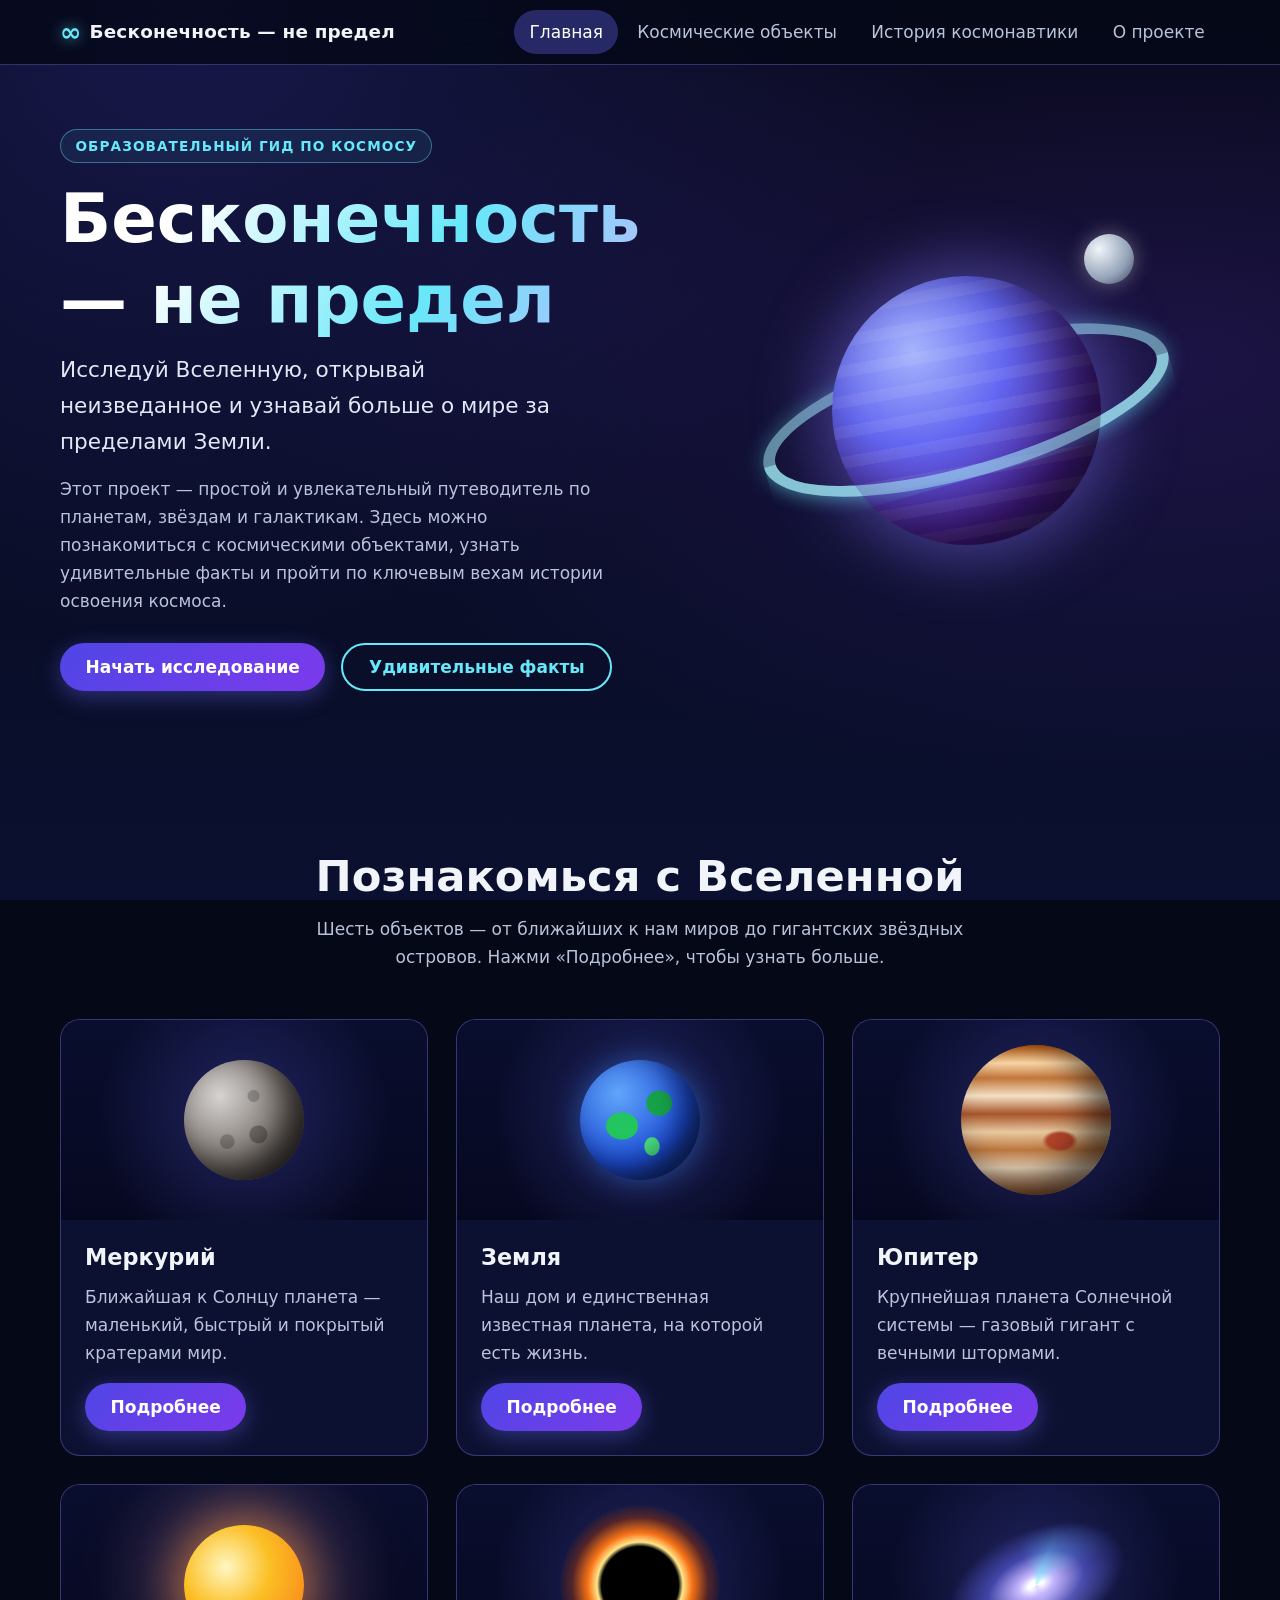
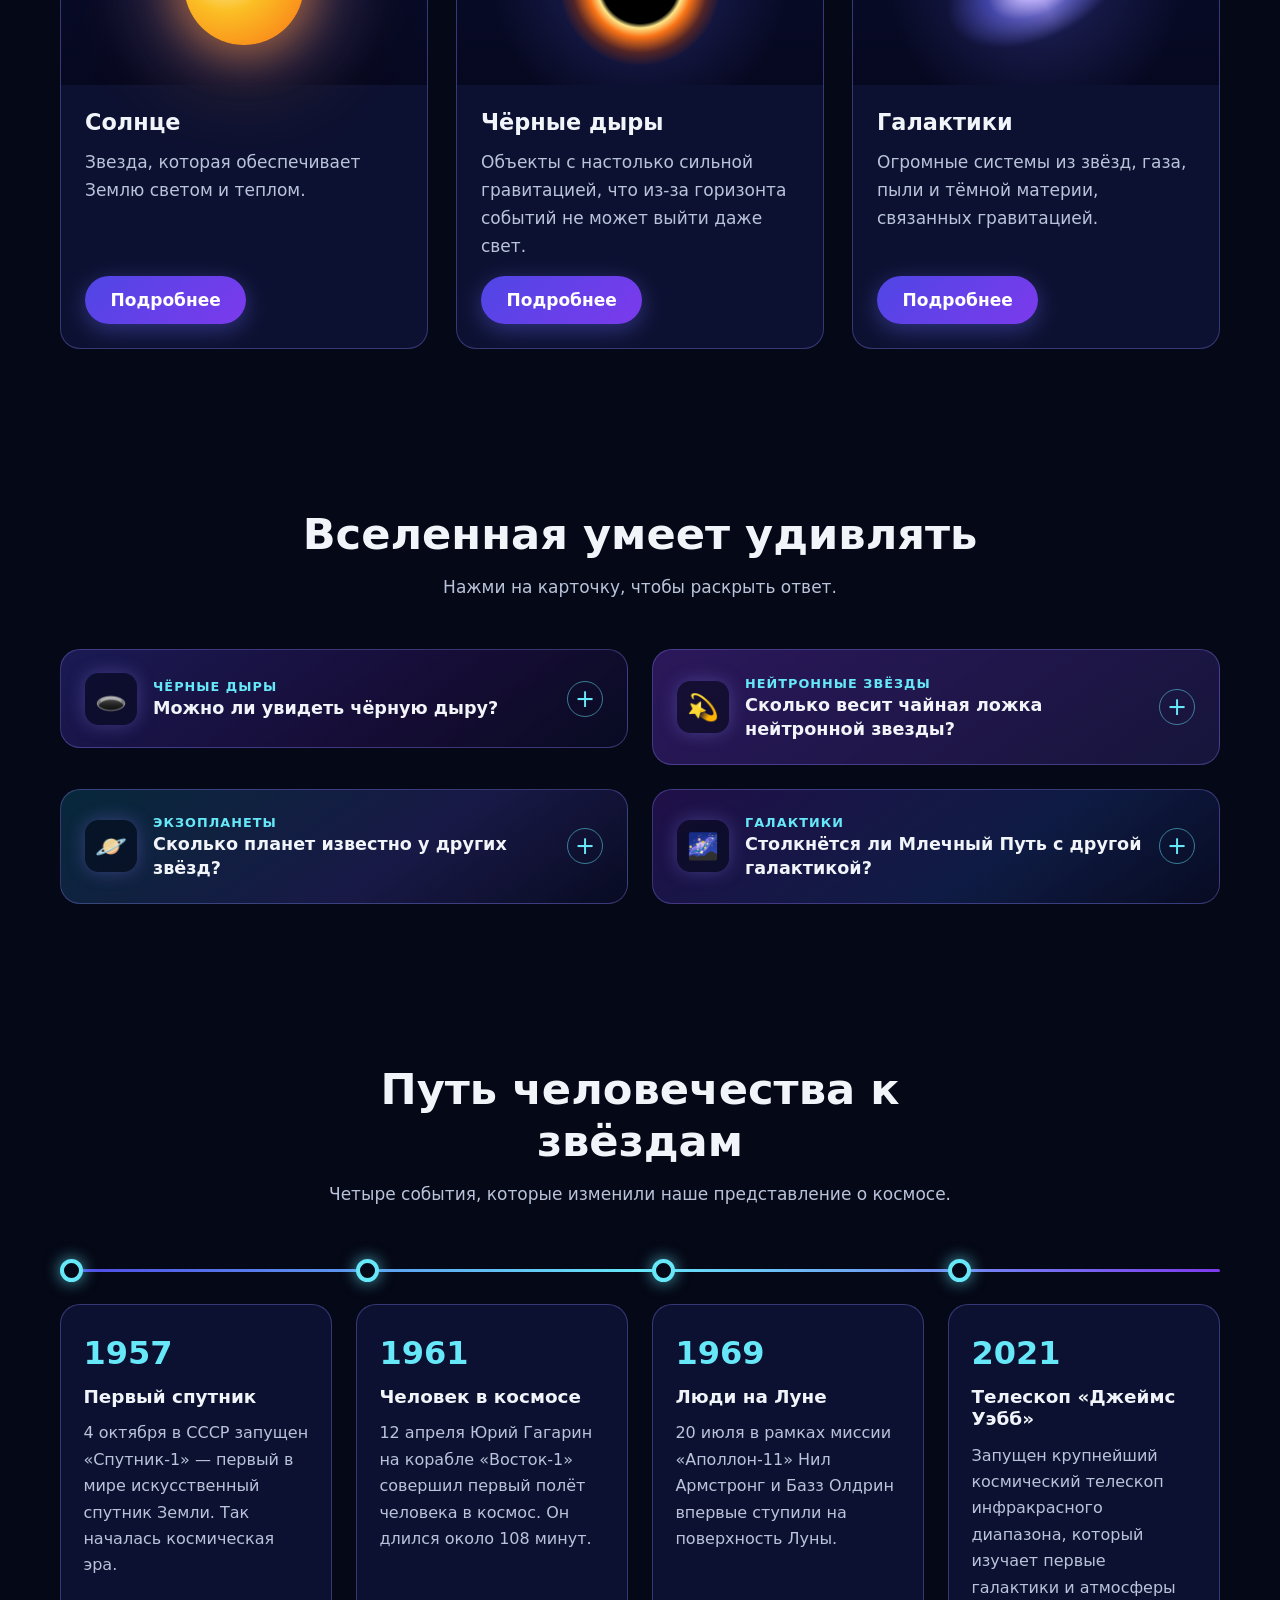
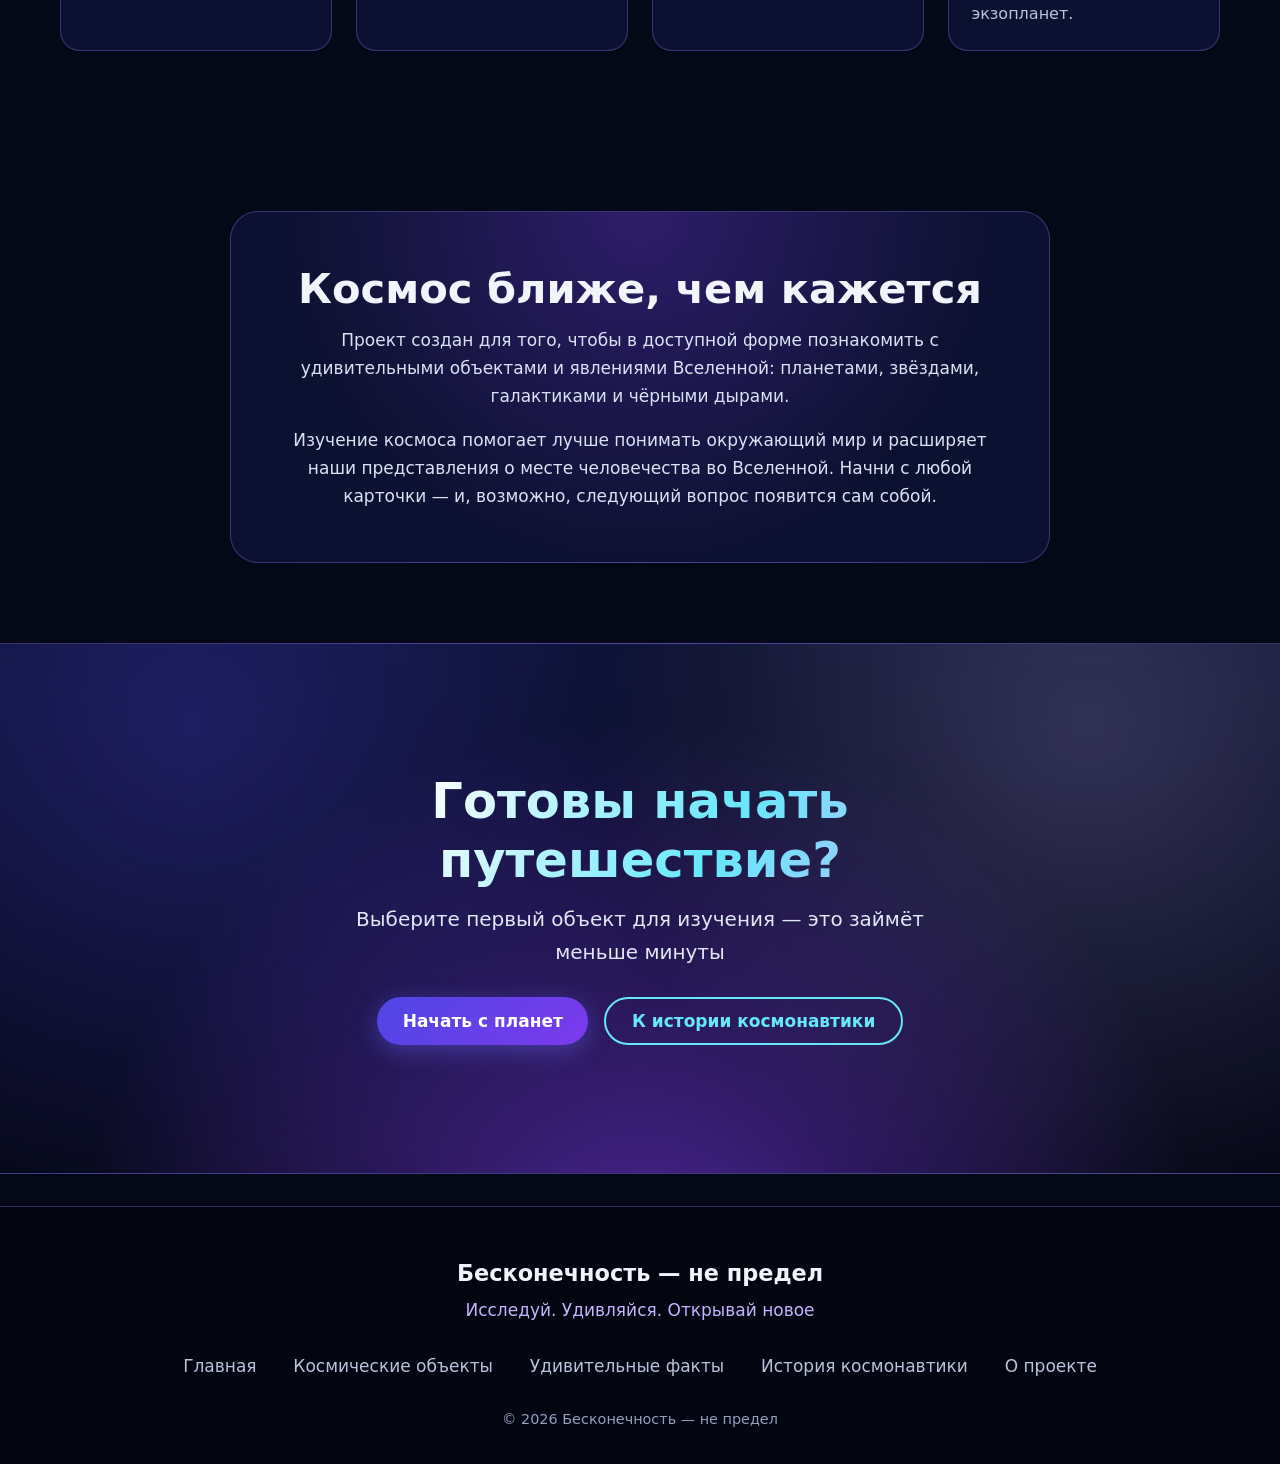
==== commit f7210cbe: "Обновление функционала" ====
--- a/index2.html
+++ b/index2.html
@@ -5,6 +5,30 @@
   <meta name="viewport" content="width=device-width, initial-scale=1">
   <title>Бесконечность — не предел | Образовательный гид по космосу</title>
   <meta name="description" content="Интерактивный образовательный гид по планетам, звёздам, галактикам и истории освоения космоса.">
+
+  <!-- Favicon: inline SVG (символ бесконечности на тёмном фоне) -->
+  <link rel="icon" href="data:image/svg+xml,<svg xmlns='http://www.w3.org/2000/svg' viewBox='0 0 100 100'><rect width='100' height='100' rx='18' fill='%23050816'/><text x='50' y='.9em' font-size='90' text-anchor='middle' fill='%2367e8f9'>∞</text></svg>">
+
+  <!-- Цвет интерфейса браузера под основной фон -->
+  <meta name="theme-color" content="#050816">
+
+  <!-- Open Graph -->
+  <meta property="og:type" content="website">
+  <meta property="og:title" content="Бесконечность — не предел | Образовательный гид">
+  <meta property="og:description" content="Интерактивный образовательный гид по планетам, звёздам, галактикам и истории освоения космоса.">
+  <meta property="og:url" content="https://example.com">
+  <meta property="og:image" content="https://example.com/og-image.jpg">
+
+  <!-- Schema.org: структурированные данные -->
+  <script type="application/ld+json">
+  {
+    "@context": "https://schema.org",
+    "@type": "WebPage",
+    "name": "Бесконечность — не предел | Образовательный гид по космосу",
+    "description": "Интерактивный образовательный гид по планетам, звёздам, галактикам и истории освоения космоса.",
+    "url": "https://example.com"
+  }
+  </script>
   <style>
     /* ===== Переменные и база ===== */
     :root {
@@ -157,6 +181,13 @@
     }
     .nav-list a:hover { color: #fff; background: rgba(99, 102, 241, 0.3); }
     .nav-list a:active { background: rgba(99, 102, 241, 0.5); }
+
+    /* ===== Scroll spy: активный пункт меню ===== */
+    .nav-list a[aria-current="true"] {
+      color: #fff;
+      background: rgba(99, 102, 241, 0.35);
+      transition: color 0.2s ease, background 0.2s ease;
+    }
 
     /* ===== Кнопки ===== */
     .btn {
@@ -1132,6 +1163,38 @@
       const reduceMotion = window.matchMedia('(prefers-reduced-motion: reduce)').matches;
       window.scrollTo({ top: 0, behavior: reduceMotion ? 'auto' : 'smooth' });
     });
+
+    /* ===== Scroll spy: подсветка активного пункта меню ===== */
+    document.addEventListener('DOMContentLoaded', () => {
+      const main = document.querySelector('main');
+      const navLinks = document.querySelectorAll('.nav-list a[href^="#"]');
+      const sections = main.querySelectorAll('section[id]');
+
+      const setActiveLink = (id) => {
+        navLinks.forEach((link) => {
+          if (link.getAttribute('href') === `#${id}`) {
+            link.setAttribute('aria-current', 'true');
+          } else {
+            link.removeAttribute('aria-current');
+          }
+        });
+      };
+
+      const observer = new IntersectionObserver((entries) => {
+        entries.forEach((entry) => {
+          if (entry.isIntersecting) {
+            setActiveLink(entry.target.id);
+          }
+        });
+      }, {
+        // Учитываем липкую шапку (~5.5rem) и scroll-padding-top: 5.5rem.
+        // Активный пункт меняется, когда заголовок секции оказывается
+        // примерно в верхней трети экрана.
+        rootMargin: '-10% 0px -60% 0px'
+      });
+
+      sections.forEach((section) => observer.observe(section));
+    });
   </script>
 </body>
 </html>
